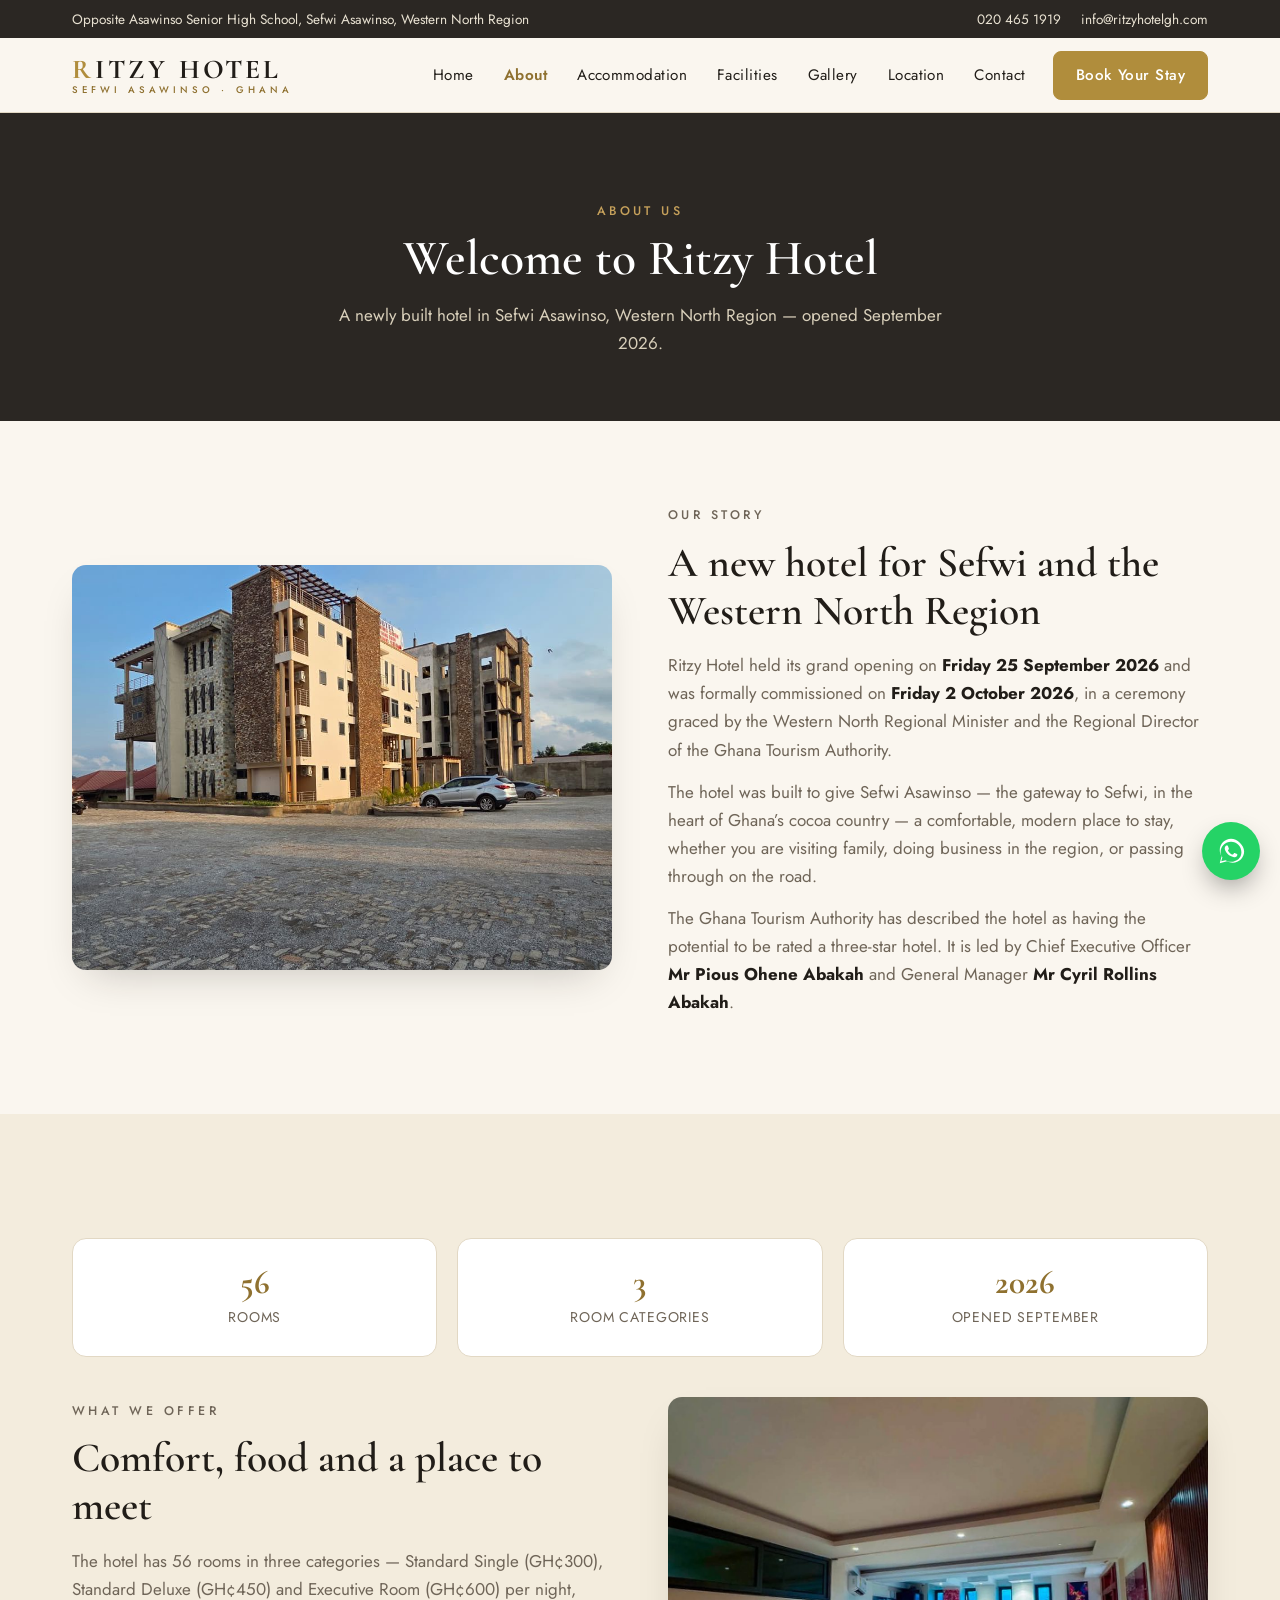
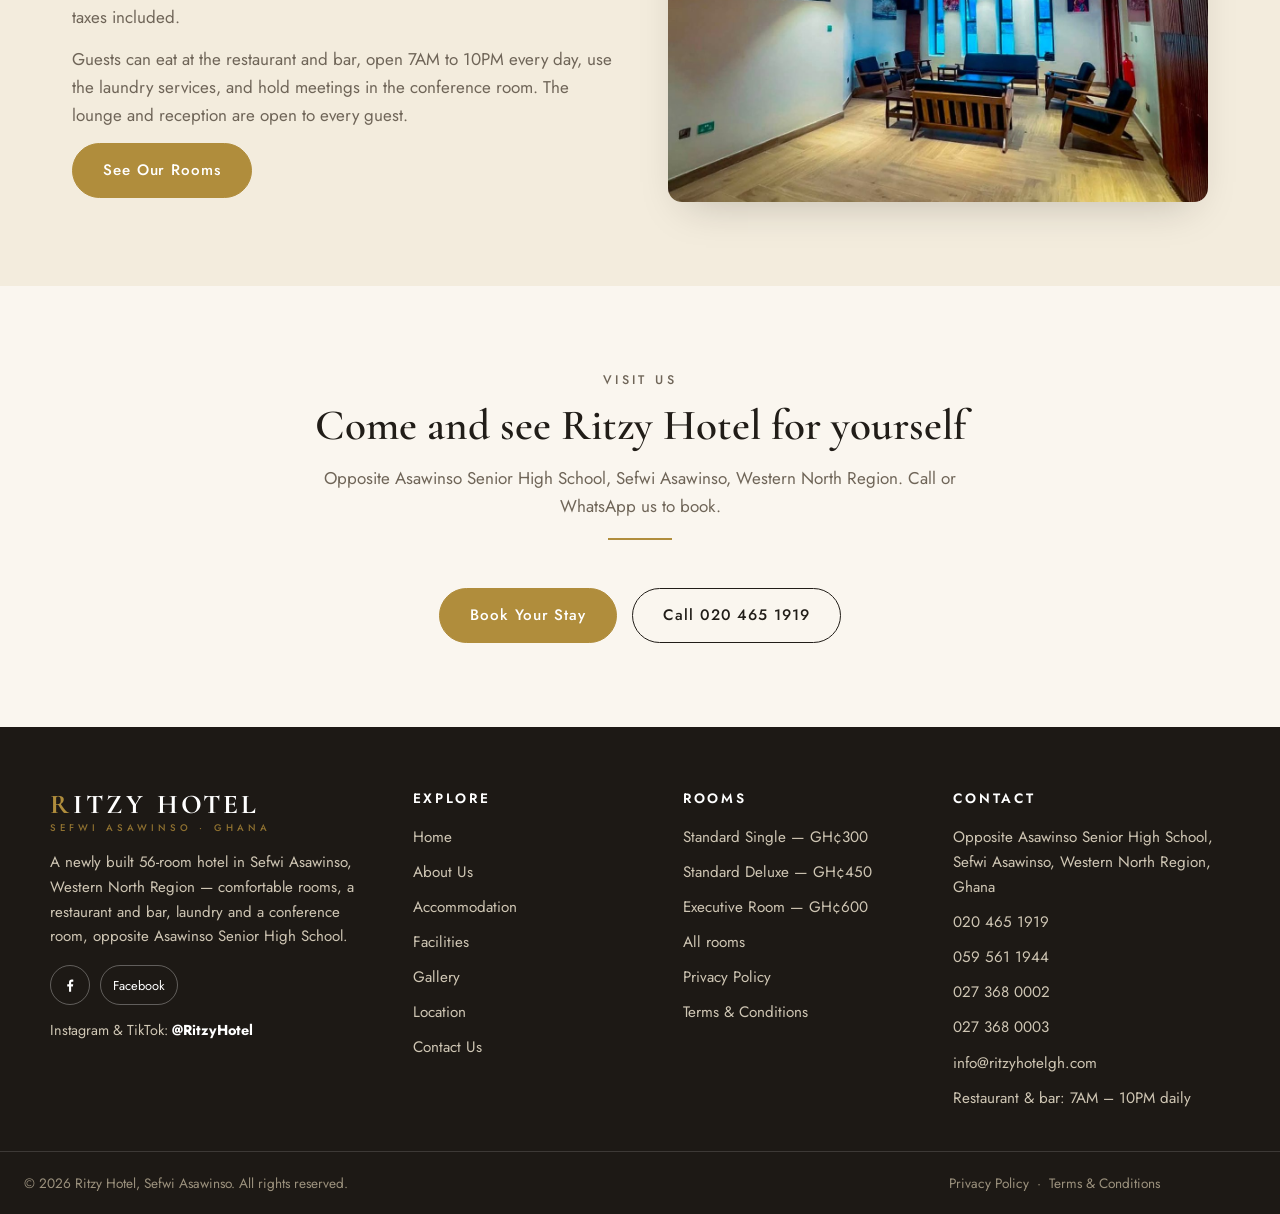
==== about.html @ 55c28909 "Add files via upload" ====
<!DOCTYPE html>
<html lang="en">
<head>
<meta charset="utf-8">
<meta name="viewport" content="width=device-width, initial-scale=1">
<title>About Ritzy Hotel — Sefwi Asawinso, Ghana</title>
<meta name="description" content="Ritzy Hotel opened in September 2026 in Sefwi Asawinso, Western North Region. 56 rooms, a restaurant and bar, laundry and a conference room, opposite Asawinso Senior High School.">
<link rel="canonical" href="https://www.ritzyhotelgh.com/about.html">
<meta property="og:type" content="website">
<meta property="og:title" content="About Ritzy Hotel — Sefwi Asawinso, Ghana">
<meta property="og:description" content="Ritzy Hotel opened in September 2026 in Sefwi Asawinso, Western North Region. 56 rooms, a restaurant and bar, laundry and a conference room, opposite Asawinso Senior High School.">
<meta property="og:url" content="https://www.ritzyhotelgh.com/about.html">
<meta property="og:image" content="https://www.ritzyhotelgh.com/assets/photos/exterior-twilight.jpg">
<meta property="og:site_name" content="Ritzy Hotel">
<meta name="theme-color" content="#2b2723">
<link rel="icon" type="image/svg+xml" href="assets/favicon.svg">
<link rel="preconnect" href="https://fonts.googleapis.com">
<link rel="preconnect" href="https://fonts.gstatic.com" crossorigin>
<link href="https://fonts.googleapis.com/css2?family=Cormorant+Garamond:ital,wght@0,500;0,600;0,700;1,500&family=Jost:wght@400;500;600&display=swap" rel="stylesheet">
<link rel="stylesheet" href="assets/css/style.css">
</head>
<body>
<div class="topbar"><div class="wrap">
      <span>Opposite Asawinso Senior High School, Sefwi Asawinso, Western North Region</span>
      <span class="tb-right"><span><a href="tel:0204651919">020 465 1919</a></span><span><a href="mailto:info@ritzyhotelgh.com">info@ritzyhotelgh.com</a></span></span>
    </div></div>
    <header class="site-header"><div class="wrap">
      <a class="wordmark" href="index.html"><span class="r-mark">R</span>ITZY <span style="letter-spacing:.1em">HOTEL</span><small>SEFWI ASAWINSO &middot; GHANA</small></a>
      <button class="nav-toggle" aria-label="Open menu" aria-expanded="false"><span></span><span></span><span></span></button>
      <nav class="main-nav" aria-label="Main navigation"><a href="index.html">Home</a><a href="about.html" class="active">About</a><a href="rooms.html">Accommodation</a><a href="facilities.html">Facilities</a><a href="gallery.html">Gallery</a><a href="location.html">Location</a><a href="contact.html">Contact</a><a class="btn" href="contact.html#book">Book Your Stay</a></nav>
    </div></header>
<main>
<section class="page-hero"><div class="wrap"><p class="eyebrow">About Us</p><h1>Welcome to Ritzy Hotel</h1><p>A newly built hotel in Sefwi Asawinso, Western North Region — opened September 2026.</p></div></section>
  <section class="section"><div class="wrap split">
    <div class="img-frame reveal"><img src="assets/photos/exterior-day.jpg" alt="Ritzy Hotel in the daytime, seen from the paved courtyard" loading="lazy"></div>
    <div class="reveal">
      <p class="eyebrow">Our Story</p>
      <h2>A new hotel for Sefwi and the Western North Region</h2>
      <p>Ritzy Hotel held its grand opening on <b>Friday 25 September 2026</b> and was formally commissioned on <b>Friday 2 October 2026</b>, in a ceremony graced by the Western North Regional Minister and the Regional Director of the Ghana Tourism Authority.</p>
      <p>The hotel was built to give Sefwi Asawinso — the gateway to Sefwi, in the heart of Ghana&rsquo;s cocoa country — a comfortable, modern place to stay, whether you are visiting family, doing business in the region, or passing through on the road.</p>
      <p>The Ghana Tourism Authority has described the hotel as having the potential to be rated a three-star hotel. It is led by Chief Executive Officer <b>Mr Pious Ohene Abakah</b> and General Manager <b>Mr Cyril Rollins Abakah</b>.</p>
    </div>
  </div></section>
  <section class="section alt"><div class="wrap">
    <div class="stat-row">
      <div class="stat reveal"><b>56</b><span>Rooms</span></div>
      <div class="stat reveal"><b>3</b><span>Room categories</span></div>
      <div class="stat reveal"><b>2026</b><span>Opened September</span></div>
    </div>
    <div class="split">
      <div class="reveal">
        <p class="eyebrow">What we offer</p>
        <h2>Comfort, food and a place to meet</h2>
        <p>The hotel has 56 rooms in three categories — Standard Single (GH&cent;300), Standard Deluxe (GH&cent;450) and Executive Room (GH&cent;600) per night, taxes included.</p>
        <p>Guests can eat at the restaurant and bar, open 7AM to 10PM every day, use the laundry services, and hold meetings in the conference room. The lounge and reception are open to every guest.</p>
        <a class="btn" href="rooms.html">See Our Rooms</a>
      </div>
      <div class="img-frame reveal"><img src="assets/photos/lobby-lounge-2.jpg" alt="Lounge area at Ritzy Hotel" loading="lazy"></div>
    </div>
  </div></section>
  <section class="section"><div class="wrap" style="text-align:center">
    <div class="sec-head reveal"><p class="eyebrow">Visit Us</p><h2>Come and see Ritzy Hotel for yourself</h2><p>Opposite Asawinso Senior High School, Sefwi Asawinso, Western North Region. Call or WhatsApp us to book.</p><div class="gold-rule"></div></div>
    <a class="btn" href="contact.html#book">Book Your Stay</a>
    &nbsp; <a class="btn ghost-dark" href="tel:0204651919">Call 020 465 1919</a>
  </div></section>
</main>
<footer class="site-footer"><div class="wrap foot-grid">
      <div>
        <a class="wordmark" href="index.html"><span class="r-mark">R</span>ITZY <span style="letter-spacing:.1em">HOTEL</span><small>SEFWI ASAWINSO &middot; GHANA</small></a>
        <p style="margin-top:16px">A newly built 56-room hotel in Sefwi Asawinso, Western North Region — comfortable rooms, a restaurant and bar, laundry and a conference room, opposite Asawinso Senior High School.</p>
        <div class="socials">
          <a href="https://web.facebook.com/p/RITZY-HOTEL-61594269758020/" target="_blank" rel="noopener" aria-label="Ritzy Hotel on Facebook"><svg viewBox="0 0 24 24" width="18" height="18" fill="currentColor"><path d="M13.5 21v-7h2.4l.4-3h-2.8V9.1c0-.9.3-1.5 1.6-1.5h1.3V4.9c-.3 0-1.1-.1-2.1-.1-2.1 0-3.6 1.3-3.6 3.7V11H8.3v3h2.4v7h2.8z"/></svg></a>
          <a href="https://web.facebook.com/p/RITZY-HOTEL-61594269758020/" target="_blank" rel="noopener" aria-label="Ritzy Hotel on Facebook (page)" style="font-family:var(--sans);font-size:.8rem;width:auto;padding:0 12px;border-radius:999px">Facebook</a>
        </div>
        <p style="margin-top:14px;font-size:.9rem">Instagram &amp; TikTok: <b style="color:#fff">@RitzyHotel</b></p>
      </div>
      <div>
        <h4>Explore</h4>
        <ul>
          <li><a href="index.html">Home</a></li>
          <li><a href="about.html">About Us</a></li>
          <li><a href="rooms.html">Accommodation</a></li>
          <li><a href="facilities.html">Facilities</a></li>
          <li><a href="gallery.html">Gallery</a></li>
          <li><a href="location.html">Location</a></li>
          <li><a href="contact.html">Contact Us</a></li>
        </ul>
      </div>
      <div>
        <h4>Rooms</h4>
        <ul>
          <li><a href="room-standard-single.html">Standard Single — GH&cent;300</a></li>
          <li><a href="room-standard-deluxe.html">Standard Deluxe — GH&cent;450</a></li>
          <li><a href="room-executive.html">Executive Room — GH&cent;600</a></li>
          <li><a href="rooms.html">All rooms</a></li>
          <li><a href="privacy.html">Privacy Policy</a></li>
          <li><a href="terms.html">Terms &amp; Conditions</a></li>
        </ul>
      </div>
      <div>
        <h4>Contact</h4>
        <ul>
          <li>Opposite Asawinso Senior High School, Sefwi Asawinso, Western North Region, Ghana</li>
          <li><a href="tel:0204651919">020 465 1919</a></li>
          <li><a href="tel:0595611944">059 561 1944</a></li>
          <li><a href="tel:0273680002">027 368 0002</a></li>
          <li><a href="tel:0273680003">027 368 0003</a></li>
          <li><a href="mailto:info@ritzyhotelgh.com">info@ritzyhotelgh.com</a></li>
          <li>Restaurant &amp; bar: 7AM – 10PM daily</li>
        </ul>
      </div>
    </div>
    <div class="foot-bottom"><div class="wrap">
      <span>&copy; <span id="year">2026</span> Ritzy Hotel, Sefwi Asawinso. All rights reserved.</span>
      <span><a href="privacy.html">Privacy Policy</a> &nbsp;&middot;&nbsp; <a href="terms.html">Terms &amp; Conditions</a></span>
    </div></div></footer>
    <a class="wa-float" href="#" data-wa aria-label="Chat with Ritzy Hotel on WhatsApp"><svg viewBox="0 0 32 32" fill="currentColor"><path d="M16 3C9.4 3 4 8.4 4 15c0 2.4.7 4.6 2 6.5L4 29l7.7-2c1.8 1 3.9 1.5 6 1.5h.3c6.6 0 12-5.4 12-12S22.6 3 16 3zm0 24.5c-1.9 0-3.8-.5-5.4-1.5l-.4-.2-4.6 1.2 1.2-4.4-.3-.4C5.4 20.7 4.9 19 4.9 17.3 4.9 11.2 9.9 6.2 16 6.2S27.1 11.2 27.1 17.3 22.1 27.5 16 27.5zm6.3-8.2c-.3-.2-2-1-2.3-1.1-.3-.1-.5-.2-.8.2-.2.3-.9 1.1-1.1 1.3-.2.2-.4.2-.7.1-.3-.2-1.4-.5-2.7-1.7-1-.9-1.7-2-1.9-2.3-.2-.3 0-.5.1-.7l.5-.6c.2-.2.2-.4.3-.6.1-.2 0-.4 0-.6-.1-.2-.8-1.8-1-2.5-.3-.6-.5-.6-.8-.6h-.6c-.2 0-.6.1-.9.4-.3.3-1.1 1.1-1.1 2.7s1.2 3.1 1.3 3.4c.2.2 2.3 3.6 5.7 5 3.4 1.4 3.4 1 4 .9.6-.1 2-0.8 2.2-1.6.3-.8.3-1.4.2-1.6-.1-.1-.3-.2-.7-.4z"/></svg></a>
    <script src="assets/js/site.js"></script>
    </body></html>
---- assets/css/style.css ----
/* ============ Ritzy Hotel — shared styles ============ */
:root{
  --ivory:#faf6ef; --ivory-2:#f3ecdd; --champagne:#e9dcc3;
  --ink:#211d18; --charcoal:#2b2723; --brown:#4a3a2c;
  --muted:#6f6558; --line:#e2d8c4;
  --gold:#b08d3c; --gold-soft:#c6a15b; --gold-dark:#8f7130;
  --green:#25d366;
  --serif:'Cormorant Garamond',Georgia,'Times New Roman',serif;
  --sans:'Jost','Segoe UI',system-ui,-apple-system,Arial,sans-serif;
  --shadow:0 18px 40px -18px rgba(33,29,24,.25);
  --radius:14px;
}
*{margin:0;padding:0;box-sizing:border-box}
html{scroll-behavior:smooth}
body{font-family:var(--sans);background:var(--ivory);color:var(--ink);line-height:1.65;font-size:17px;-webkit-font-smoothing:antialiased}
img{max-width:100%;display:block}
a{color:inherit;text-decoration:none}
ul{list-style:none}
h1,h2,h3,h4{font-family:var(--serif);font-weight:600;line-height:1.15;color:var(--ink)}
.wrap{max-width:1180px;margin:0 auto;padding:0 22px}
.eyebrow{font-size:.78rem;letter-spacing:.28em;text-transform:uppercase;color:var(--gold-dark);font-weight:500}
.section{padding:84px 0}
.section.alt{background:var(--ivory-2)}
.sec-head{max-width:680px;margin:0 auto 48px;text-align:center}
.sec-head h2{font-size:clamp(1.9rem,4vw,2.7rem);margin:10px 0 14px}
.sec-head p{color:var(--muted)}
.sec-head.left{margin-left:0;text-align:left}
.gold-rule{width:64px;height:2px;background:var(--gold);margin:18px auto 0}
.sec-head.left .gold-rule{margin-left:0}

/* buttons */
.btn{display:inline-block;background:var(--gold);color:#fff;padding:14px 30px;border-radius:999px;font-weight:500;letter-spacing:.06em;font-size:.95rem;border:1px solid var(--gold);cursor:pointer;transition:background .25s,transform .25s,box-shadow .25s;text-align:center}
.btn:hover{background:var(--gold-dark);border-color:var(--gold-dark);box-shadow:0 10px 24px -10px rgba(143,113,48,.6)}
.btn.dark{background:var(--charcoal);border-color:var(--charcoal)}
.btn.dark:hover{background:#000}
.btn.ghost{background:transparent;color:#fff;border-color:rgba(255,255,255,.75)}
.btn.ghost:hover{background:rgba(255,255,255,.14);border-color:#fff;box-shadow:none}
.btn.ghost-dark{background:transparent;color:var(--ink);border-color:var(--ink)}
.btn.ghost-dark:hover{background:var(--ink);color:#fff}
.btn.small{padding:10px 22px;font-size:.88rem}
.btn.block{width:100%}
.btn.whatsapp{background:#1faa53;border-color:#1faa53}
.btn.whatsapp:hover{background:#178a43;border-color:#178a53}

/* top bar */
.topbar{background:var(--charcoal);color:#e9e2d2;font-size:.85rem}
.topbar .wrap{display:flex;justify-content:space-between;align-items:center;gap:16px;padding-top:8px;padding-bottom:8px;flex-wrap:wrap}
.topbar a:hover{color:var(--gold-soft)}
.topbar .tb-right{display:flex;gap:20px;flex-wrap:wrap}
.topbar .tb-right span{white-space:nowrap}

/* header / nav */
.site-header{position:sticky;top:0;z-index:60;background:rgba(250,246,239,.96);backdrop-filter:blur(8px);border-bottom:1px solid var(--line)}
.site-header .wrap{display:flex;align-items:center;justify-content:space-between;gap:18px;height:74px}
.wordmark{font-family:var(--serif);font-size:1.7rem;letter-spacing:.14em;font-weight:700;color:var(--ink);line-height:1;white-space:nowrap}
.wordmark small{display:block;font-family:var(--sans);font-size:.6rem;letter-spacing:.42em;color:var(--gold-dark);font-weight:500;margin-top:3px}
.wordmark .r-mark{color:var(--gold)}
.main-nav{display:flex;gap:4px;align-items:center}
.main-nav a{padding:10px 13px;font-size:.95rem;letter-spacing:.03em;border-radius:8px}
.main-nav a:hover{color:var(--gold-dark);background:var(--ivory-2)}
.main-nav a.active{color:var(--gold-dark);font-weight:600}
.main-nav .btn{margin-left:10px;padding:11px 22px}
.nav-toggle{display:none;background:none;border:0;cursor:pointer;padding:10px}
.nav-toggle span{display:block;width:26px;height:2px;background:var(--ink);margin:6px 0;transition:.3s}
.nav-toggle.open span:nth-child(1){transform:translateY(8px) rotate(45deg)}
.nav-toggle.open span:nth-child(2){opacity:0}
.nav-toggle.open span:nth-child(3){transform:translateY(-8px) rotate(-45deg)}

/* hero */
.hero{position:relative;min-height:88vh;display:flex;align-items:flex-end;color:#fff;background:#1c1713}
.hero img.hero-bg{position:absolute;inset:0;width:100%;height:100%;object-fit:cover}
.hero::after{content:"";position:absolute;inset:0;background:linear-gradient(180deg,rgba(20,15,10,.42) 0%,rgba(20,15,10,.18) 45%,rgba(20,15,10,.72) 100%)}
.hero .wrap{position:relative;z-index:2;padding-top:120px;padding-bottom:56px;width:100%}
.hero h1{font-size:clamp(2.5rem,6vw,4.2rem);color:#fff;max-width:760px}
.hero h1 em{font-style:italic;color:var(--gold-soft)}
.hero .lede{font-size:1.15rem;color:rgba(255,255,255,.92);max-width:620px;margin:18px 0 28px}
.hero-ctas{display:flex;gap:14px;flex-wrap:wrap}
.hero-meta{margin-top:26px;font-size:.92rem;color:rgba(255,255,255,.85);letter-spacing:.04em}
.hero-meta b{color:#fff}

/* booking search */
.search-card{background:#fff;color:var(--ink);border-radius:var(--radius);box-shadow:var(--shadow);padding:22px;margin-top:38px}
.search-card h3{font-size:1.25rem;margin-bottom:4px}
.search-card p{font-size:.9rem;color:var(--muted);margin-bottom:16px}
.search-grid{display:grid;grid-template-columns:repeat(5,1fr);gap:12px;align-items:end}
.field label{display:block;font-size:.78rem;letter-spacing:.12em;text-transform:uppercase;color:var(--muted);margin-bottom:6px;font-weight:500}
.field input,.field select,.field textarea{width:100%;padding:12px 13px;border:1px solid #d8cdb6;border-radius:9px;font:inherit;font-size:.98rem;background:#fff;color:var(--ink)}
.field input:focus,.field select:focus,.field textarea:focus{outline:2px solid var(--gold-soft);border-color:var(--gold)}
.field .hint{font-size:.8rem;color:var(--muted);margin-top:5px;text-transform:none;letter-spacing:0}

/* split / intro */
.split{display:grid;grid-template-columns:1fr 1fr;gap:56px;align-items:center}
.split .img-frame{border-radius:var(--radius);overflow:hidden;box-shadow:var(--shadow)}
.split .img-frame img{width:100%;height:100%;object-fit:cover;aspect-ratio:4/3}
.split h2{font-size:clamp(1.9rem,3.6vw,2.6rem);margin:10px 0 16px}
.split p{color:var(--muted);margin-bottom:14px}
.split p b{color:var(--ink)}
.check-list{margin:18px 0 24px;display:grid;gap:10px}
.check-list li{padding-left:30px;position:relative}
.check-list li::before{content:"✓";position:absolute;left:0;top:0;color:var(--gold-dark);font-weight:700}

/* room cards */
.rooms-grid{display:grid;grid-template-columns:repeat(3,1fr);gap:28px}
.room-card{background:#fff;border:1px solid var(--line);border-radius:var(--radius);overflow:hidden;display:flex;flex-direction:column;transition:transform .3s,box-shadow .3s}
.room-card:hover{transform:translateY(-5px);box-shadow:var(--shadow)}
.room-card .img-wrap{overflow:hidden;aspect-ratio:4/3}
.room-card img{width:100%;height:100%;object-fit:cover;transition:transform .5s}
.room-card:hover img{transform:scale(1.05)}
.room-card .card-body{padding:26px;display:flex;flex-direction:column;flex:1}
.room-card h3{font-size:1.5rem}
.room-card .price{color:var(--gold-dark);font-family:var(--serif);font-size:1.25rem;margin:8px 0 4px}
.room-card .price small{font-family:var(--sans);font-size:.8rem;color:var(--muted)}
.room-card p.desc{color:var(--muted);font-size:.96rem;margin-bottom:14px}
.room-card .feats{font-size:.9rem;color:var(--brown);margin-bottom:20px;display:flex;flex-wrap:wrap;gap:6px}
.room-card .feats span{background:var(--ivory-2);border:1px solid var(--line);border-radius:999px;padding:4px 11px}
.room-card .card-actions{margin-top:auto;display:flex;gap:10px;flex-wrap:wrap}
.note{font-size:.88rem;color:var(--muted);text-align:center;margin-top:26px}

/* facilities */
.fac-grid{display:grid;grid-template-columns:repeat(3,1fr);gap:24px}
.fac-card{background:#fff;border:1px solid var(--line);border-radius:var(--radius);padding:30px 26px;text-align:center}
.fac-card .icon{width:58px;height:58px;margin:0 auto 16px;border-radius:50%;background:var(--ivory-2);border:1px solid var(--line);display:grid;place-items:center;color:var(--gold-dark)}
.fac-card .icon svg{width:27px;height:27px}
.fac-card h3{font-size:1.35rem;margin-bottom:8px}
.fac-card p{color:var(--muted);font-size:.95rem}
.fac-card .hours{margin-top:10px;font-size:.88rem;color:var(--gold-dark);font-weight:500;letter-spacing:.05em}

/* menu (typographic, no photos) */
.menu-board{background:var(--charcoal);color:#f2ecdf;border-radius:var(--radius);padding:52px 48px}
.menu-board h3{color:#fff;font-size:1.9rem;text-align:center}
.menu-board .menu-sub{text-align:center;color:#cfc4ab;font-size:.95rem;margin:8px 0 36px}
.menu-cols{display:grid;grid-template-columns:1fr 1fr;gap:12px 56px}
.menu-cat{border-bottom:1px solid rgba(255,255,255,.16);padding:14px 0}
.menu-cat h4{color:var(--gold-soft);font-size:1.2rem;letter-spacing:.06em;text-transform:uppercase;margin-bottom:6px}
.menu-cat p{color:#e6ddc9;font-size:.95rem}
.menu-note{text-align:center;margin-top:30px;color:#cfc4ab;font-size:.9rem}

/* illustrative (generated) images — always captioned as such */
.illus-figure{margin:0 0 28px;border-radius:var(--radius);overflow:hidden;box-shadow:var(--shadow);background:#fff}
.illus-figure img{width:100%;aspect-ratio:16/9;object-fit:cover}
.illus-figure figcaption{background:var(--charcoal);color:#e9e2d2;font-size:.88rem;padding:13px 18px;text-align:center;letter-spacing:.02em}
.illus-figure figcaption b{color:var(--gold-soft)}
.food-row{display:grid;grid-template-columns:1fr 1fr;gap:20px;margin-top:38px}
.food-row figure{margin:0;border-radius:12px;overflow:hidden}
.food-row img{width:100%;aspect-ratio:4/3;object-fit:cover}
.food-row figcaption{color:#cfc4ab;font-size:.88rem;padding:12px 4px 0;text-align:center}
.food-row figcaption b{color:var(--gold-soft)}

/* gallery */
.filters{display:flex;gap:10px;justify-content:center;flex-wrap:wrap;margin-bottom:34px}
.filter-btn{padding:10px 20px;border-radius:999px;border:1px solid var(--gold);background:transparent;color:var(--gold-dark);cursor:pointer;font:inherit;font-size:.92rem}
.filter-btn.active,.filter-btn:hover{background:var(--gold);color:#fff}
.masonry{columns:3;column-gap:20px}
.masonry figure{margin:0 0 20px;break-inside:avoid;border-radius:12px;overflow:hidden;cursor:pointer;position:relative}
.masonry img{width:100%;transition:transform .4s}
.masonry figure:hover img{transform:scale(1.04)}
.masonry figcaption{position:absolute;left:0;right:0;bottom:0;padding:34px 16px 12px;background:linear-gradient(180deg,transparent,rgba(0,0,0,.72));color:#fff;font-size:.88rem;letter-spacing:.04em}
.lightbox{position:fixed;inset:0;background:rgba(15,12,9,.94);z-index:100;display:none;align-items:center;justify-content:center;flex-direction:column;padding:20px}
.lightbox.open{display:flex}
.lightbox img{max-width:min(1000px,94vw);max-height:80vh;object-fit:contain;border-radius:8px}
.lightbox .lb-cap{color:#fff;margin-top:14px;font-size:.95rem;letter-spacing:.04em}
.lightbox .lb-close,.lightbox .lb-prev,.lightbox .lb-next{position:absolute;background:rgba(255,255,255,.12);color:#fff;border:1px solid rgba(255,255,255,.35);border-radius:50%;width:46px;height:46px;font-size:1.3rem;cursor:pointer;display:grid;place-items:center}
.lightbox .lb-close{top:18px;right:18px}
.lightbox .lb-prev{left:14px;top:50%;transform:translateY(-50%)}
.lightbox .lb-next{right:14px;top:50%;transform:translateY(-50%)}

/* why choose */
.why-grid{display:grid;grid-template-columns:repeat(3,1fr);gap:24px}
.why-card{display:flex;gap:18px}
.why-card .num{font-family:var(--serif);font-size:2rem;color:var(--gold);line-height:1;min-width:44px}
.why-card h3{font-size:1.25rem;margin-bottom:6px}
.why-card p{color:var(--muted);font-size:.95rem}

/* reviews */
.reviews{text-align:center}
.stars{color:var(--gold);font-size:1.6rem;letter-spacing:.18em}
.reviews .big{font-family:var(--serif);font-size:3.2rem;line-height:1;margin:14px 0 4px}
.reviews p{color:var(--muted);max-width:560px;margin:0 auto 26px}

/* location */
.map-frame{border-radius:var(--radius);overflow:hidden;box-shadow:var(--shadow);border:1px solid var(--line)}
.map-frame iframe{width:100%;height:420px;border:0;display:block}
.loc-grid{display:grid;grid-template-columns:1.15fr .85fr;gap:44px;align-items:start;margin-top:40px}
.loc-card{background:#fff;border:1px solid var(--line);border-radius:var(--radius);padding:30px}
.loc-card h3{font-size:1.4rem;margin-bottom:14px}
.loc-card dl{display:grid;gap:12px;font-size:.98rem}
.loc-card dt{font-size:.75rem;letter-spacing:.16em;text-transform:uppercase;color:var(--gold-dark);font-weight:600}
.loc-card dd{color:var(--ink)}
.loc-card dd a{color:var(--gold-dark);text-decoration:underline}

/* CTA banner */
.cta-banner{background:var(--charcoal);color:#fff;text-align:center;padding:88px 22px;position:relative;overflow:hidden}
.cta-banner h2{color:#fff;font-size:clamp(2rem,4.4vw,3rem);margin-bottom:14px}
.cta-banner p{color:#d8cfba;max-width:560px;margin:0 auto 30px}

/* booking form */
.booking{background:var(--ivory-2)}
.booking .form-card{background:#fff;border:1px solid var(--line);border-radius:var(--radius);padding:40px;max-width:860px;margin:0 auto;box-shadow:var(--shadow)}
.form-grid{display:grid;grid-template-columns:1fr 1fr;gap:16px}
.form-grid .full{grid-column:1/-1}
.form-error{display:none;background:#fbe9e7;border:1px solid #e5a49e;color:#7a2b24;border-radius:9px;padding:12px 16px;margin-bottom:18px;font-size:.94rem}
.form-error.show{display:block}
.form-ok{display:none;text-align:center;padding:20px 0}
.form-ok.show{display:block}
.form-ok .tick{font-size:2.6rem;color:var(--gold-dark)}
.form-ok h3{font-size:1.6rem;margin:10px 0}
.form-ok p{color:var(--muted);max-width:520px;margin:0 auto 22px}

/* room detail */
.room-detail{display:grid;grid-template-columns:1.1fr .9fr;gap:52px;align-items:start}
.room-detail .img-frame{border-radius:var(--radius);overflow:hidden;box-shadow:var(--shadow)}
.room-detail .img-frame img{width:100%;aspect-ratio:4/3;object-fit:cover}
.room-detail .thumb-row{display:grid;grid-template-columns:repeat(3,1fr);gap:12px;margin-top:12px}
.room-detail .thumb-row img{border-radius:10px;aspect-ratio:4/3;object-fit:cover;cursor:pointer;border:2px solid transparent}
.room-detail .thumb-row img.active{border-color:var(--gold)}
.room-detail h1{font-size:clamp(2rem,4vw,2.8rem);margin:8px 0 6px}
.room-detail .price{font-family:var(--serif);font-size:1.6rem;color:var(--gold-dark);margin-bottom:16px}
.room-detail .price small{font-family:var(--sans);font-size:.85rem;color:var(--muted)}
.room-detail p{color:var(--muted);margin-bottom:16px}
.feat-list{display:grid;grid-template-columns:1fr 1fr;gap:10px;margin:18px 0 26px}
.feat-list li{padding-left:28px;position:relative;font-size:.97rem}
.feat-list li::before{content:"✓";position:absolute;left:0;color:var(--gold-dark);font-weight:700}

/* page hero (inner pages) */
.page-hero{background:var(--charcoal);color:#fff;padding:74px 0 64px;text-align:center}
.page-hero h1{color:#fff;font-size:clamp(2.1rem,4.6vw,3.1rem);margin-top:8px}
.page-hero p{color:#d8cfba;max-width:640px;margin:14px auto 0}
.page-hero .eyebrow{color:var(--gold-soft)}

/* generic content */
.prose{max-width:760px;margin:0 auto}
.prose h2{font-size:1.7rem;margin:34px 0 12px}
.prose h3{font-size:1.3rem;margin:26px 0 8px}
.prose p,.prose li{color:var(--muted);margin-bottom:12px}
.prose ul{list-style:disc;padding-left:22px;margin-bottom:14px}
.prose a{color:var(--gold-dark);text-decoration:underline}
.stat-row{display:grid;grid-template-columns:repeat(3,1fr);gap:20px;text-align:center;margin:40px 0}
.stat-row .stat{background:#fff;border:1px solid var(--line);border-radius:var(--radius);padding:26px 12px}
.stat-row .stat b{font-family:var(--serif);font-size:2.1rem;color:var(--gold-dark);display:block;line-height:1.1}
.stat-row .stat span{font-size:.88rem;color:var(--muted);letter-spacing:.06em;text-transform:uppercase}

/* footer */
.site-footer{background:#1d1915;color:#cfc6b4}
.site-footer .foot-grid{display:grid;grid-template-columns:1.4fr 1fr 1fr 1.2fr;gap:40px;padding:64px 0 40px}
.site-footer h4{color:#fff;font-family:var(--sans);font-size:.85rem;letter-spacing:.2em;text-transform:uppercase;margin-bottom:18px}
.site-footer .wordmark{color:#fff}
.site-footer p{font-size:.94rem;margin-bottom:14px}
.site-footer ul{display:grid;gap:10px;font-size:.95rem}
.site-footer a:hover{color:var(--gold-soft)}
.site-footer .socials{display:flex;gap:10px;margin-top:16px}
.site-footer .socials a{border:1px solid rgba(255,255,255,.3);border-radius:50%;width:40px;height:40px;display:grid;place-items:center;color:#fff}
.site-footer .socials a:hover{border-color:var(--gold-soft);color:var(--gold-soft)}
.foot-bottom{border-top:1px solid rgba(255,255,255,.14);padding:20px 96px 20px 0;font-size:.85rem;color:#9b917d} /* right padding keeps the links clear of the floating WhatsApp button */
.foot-bottom .wrap{display:flex;justify-content:space-between;gap:14px;flex-wrap:wrap}

/* floating whatsapp */
.wa-float{position:fixed;right:20px;bottom:20px;z-index:70;width:58px;height:58px;border-radius:50%;background:#25d366;color:#fff;display:grid;place-items:center;box-shadow:0 12px 28px -8px rgba(0,0,0,.45);transition:transform .25s}
.wa-float:hover{transform:scale(1.08)}
.wa-float svg{width:30px;height:30px}

/* reveal animation */
.reveal{opacity:0;transform:translateY(22px);transition:opacity .7s ease,transform .7s ease}
.reveal.in{opacity:1;transform:none}
@media (prefers-reduced-motion:reduce){
  .reveal{opacity:1;transform:none;transition:none}
  html{scroll-behavior:auto}
}

/* responsive */
@media (max-width:1020px){
  .search-grid{grid-template-columns:repeat(2,1fr)}
  .search-grid .btn{grid-column:1/-1}
  .rooms-grid,.fac-grid,.why-grid{grid-template-columns:repeat(2,1fr)}
  .masonry{columns:2}
  .site-footer .foot-grid{grid-template-columns:1fr 1fr}
  .split,.loc-grid,.room-detail{grid-template-columns:1fr;gap:36px}
}
@media (max-width:860px){
  .main-nav{position:fixed;top:74px;right:0;left:0;background:var(--ivory);flex-direction:column;align-items:stretch;padding:12px 22px 22px;border-bottom:1px solid var(--line);box-shadow:0 24px 30px -18px rgba(0,0,0,.3);display:none}
  .main-nav.open{display:flex}
  .main-nav a{padding:13px 6px;border-bottom:1px solid var(--ivory-2)}
  .main-nav .btn{margin:12px 0 0;text-align:center}
  .nav-toggle{display:block}
  .topbar .tb-right{display:none}
}
@media (max-width:640px){
  body{font-size:16px}
  .section{padding:60px 0}
  .rooms-grid,.fac-grid,.why-grid,.menu-cols,.form-grid,.stat-row,.food-row{grid-template-columns:1fr}
  .masonry{columns:1}
  .menu-board{padding:36px 22px}
  .booking .form-card{padding:26px 20px}
  .hero{min-height:0}
  .hero .wrap{padding-top:84px}
  .search-grid{grid-template-columns:1fr}
  .site-footer .foot-grid{grid-template-columns:1fr}
  .map-frame iframe{height:320px}
  .feat-list{grid-template-columns:1fr}
}
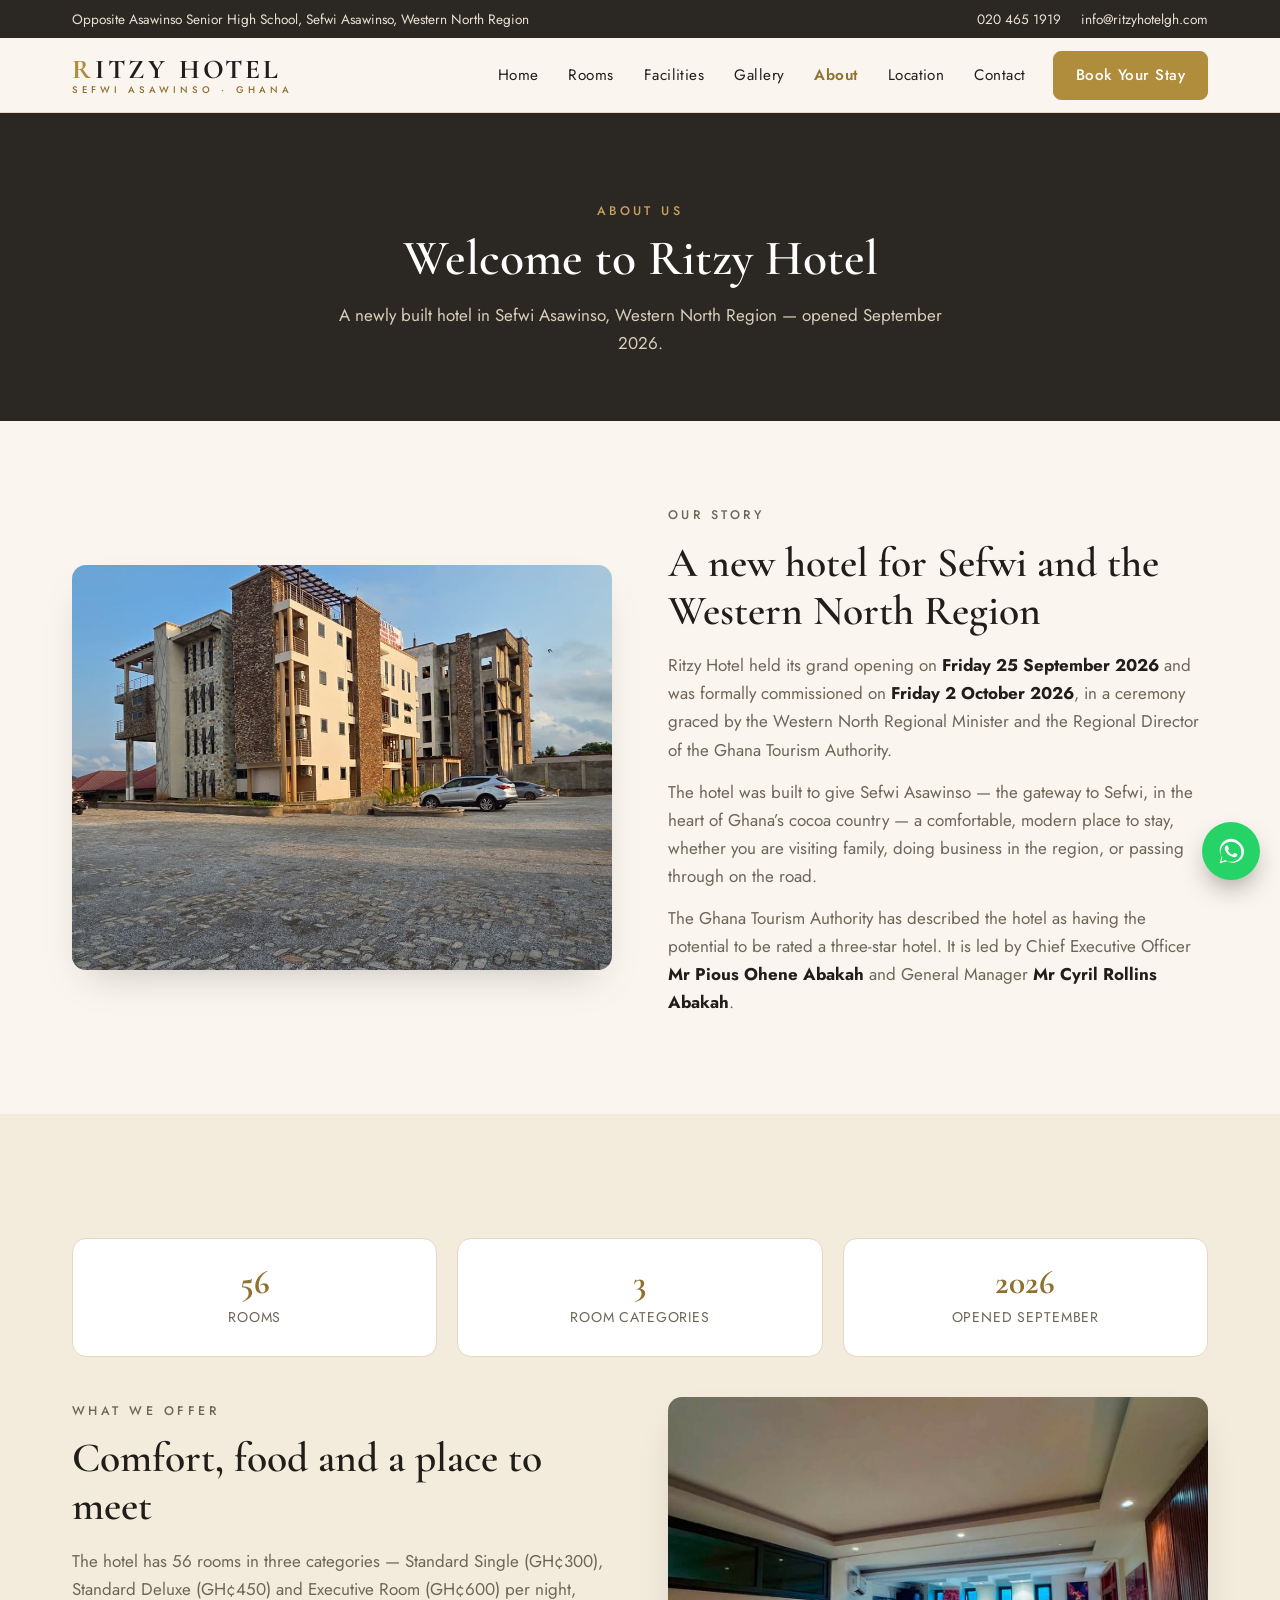
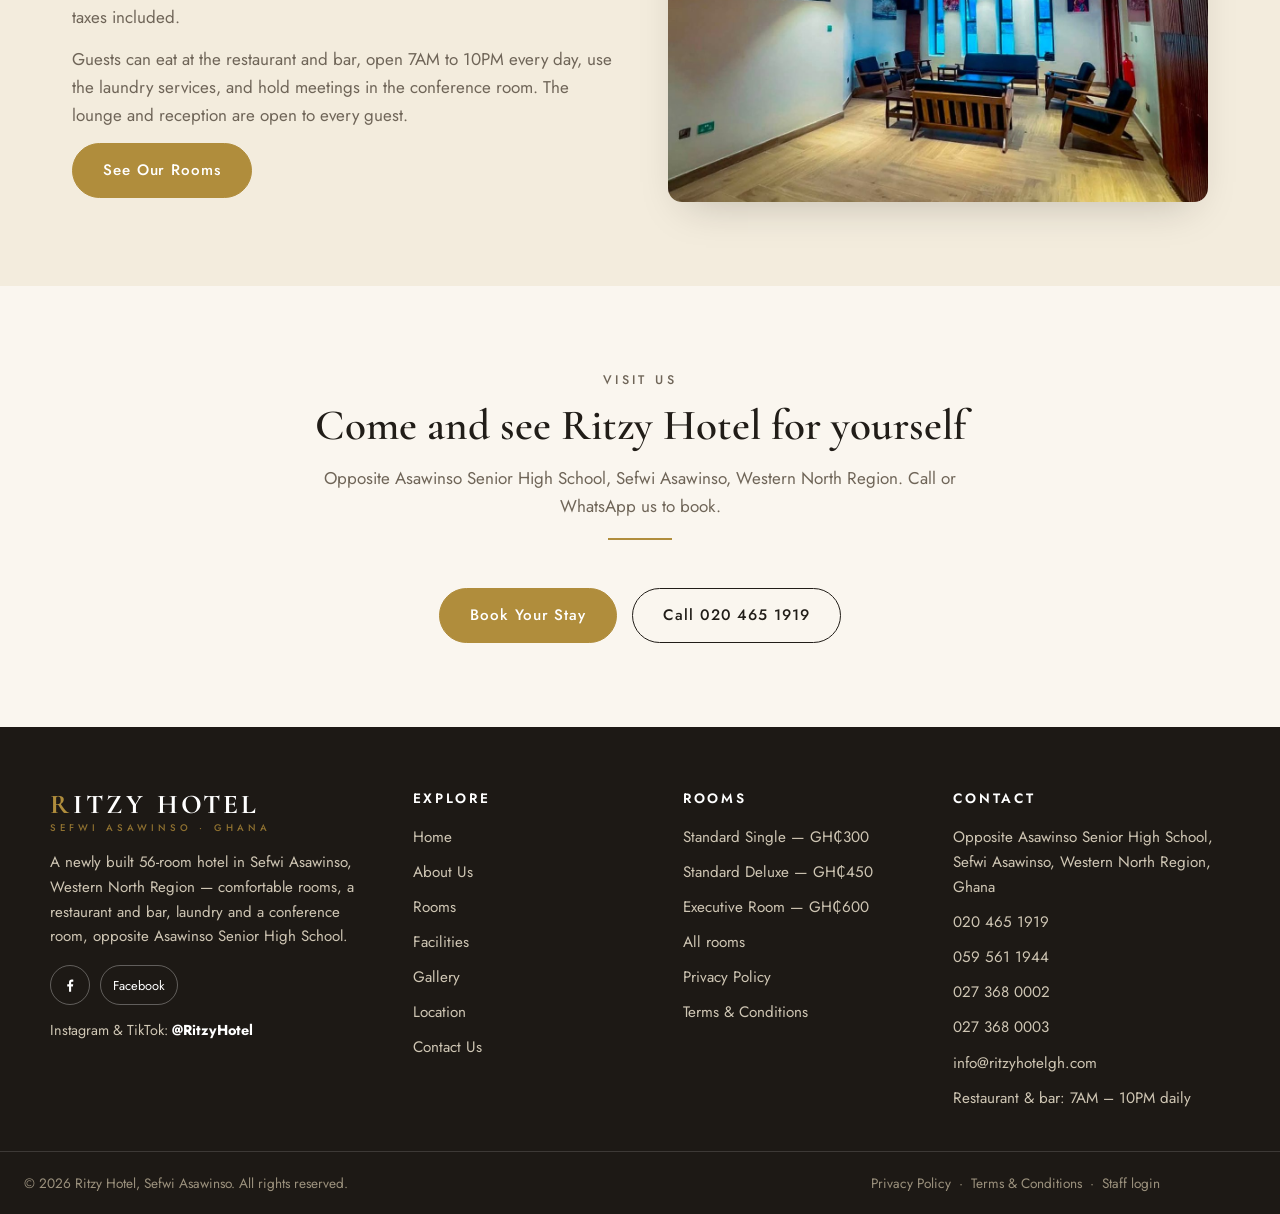
==== commit 7622c5fc: "Add files via upload" ====
--- a/about.html
+++ b/about.html
@@ -27,7 +27,7 @@
     <header class="site-header"><div class="wrap">
       <a class="wordmark" href="index.html"><span class="r-mark">R</span>ITZY <span style="letter-spacing:.1em">HOTEL</span><small>SEFWI ASAWINSO &middot; GHANA</small></a>
       <button class="nav-toggle" aria-label="Open menu" aria-expanded="false"><span></span><span></span><span></span></button>
-      <nav class="main-nav" aria-label="Main navigation"><a href="index.html">Home</a><a href="about.html" class="active">About</a><a href="rooms.html">Accommodation</a><a href="facilities.html">Facilities</a><a href="gallery.html">Gallery</a><a href="location.html">Location</a><a href="contact.html">Contact</a><a class="btn" href="contact.html#book">Book Your Stay</a></nav>
+      <nav class="main-nav" aria-label="Main navigation"><a href="index.html">Home</a><a href="rooms.html">Rooms</a><a href="facilities.html">Facilities</a><a href="gallery.html">Gallery</a><a href="about.html" class="active">About</a><a href="location.html">Location</a><a href="contact.html">Contact</a><a class="btn" href="contact.html#book">Book Your Stay</a></nav>
     </div></header>
 <main>
 <section class="page-hero"><div class="wrap"><p class="eyebrow">About Us</p><h1>Welcome to Ritzy Hotel</h1><p>A newly built hotel in Sefwi Asawinso, Western North Region — opened September 2026.</p></div></section>
@@ -79,7 +79,7 @@
         <ul>
           <li><a href="index.html">Home</a></li>
           <li><a href="about.html">About Us</a></li>
-          <li><a href="rooms.html">Accommodation</a></li>
+          <li><a href="rooms.html">Rooms</a></li>
           <li><a href="facilities.html">Facilities</a></li>
           <li><a href="gallery.html">Gallery</a></li>
           <li><a href="location.html">Location</a></li>
@@ -89,9 +89,9 @@
       <div>
         <h4>Rooms</h4>
         <ul>
-          <li><a href="room-standard-single.html">Standard Single — GH&cent;300</a></li>
-          <li><a href="room-standard-deluxe.html">Standard Deluxe — GH&cent;450</a></li>
-          <li><a href="room-executive.html">Executive Room — GH&cent;600</a></li>
+          <li><a href="room-standard-single.html">Standard Single — <span data-price-for="standard-single">GH&cent;300</span></a></li>
+          <li><a href="room-standard-deluxe.html">Standard Deluxe — <span data-price-for="standard-deluxe">GH&cent;450</span></a></li>
+          <li><a href="room-executive.html">Executive Room — <span data-price-for="executive">GH&cent;600</span></a></li>
           <li><a href="rooms.html">All rooms</a></li>
           <li><a href="privacy.html">Privacy Policy</a></li>
           <li><a href="terms.html">Terms &amp; Conditions</a></li>
@@ -112,8 +112,9 @@
     </div>
     <div class="foot-bottom"><div class="wrap">
       <span>&copy; <span id="year">2026</span> Ritzy Hotel, Sefwi Asawinso. All rights reserved.</span>
-      <span><a href="privacy.html">Privacy Policy</a> &nbsp;&middot;&nbsp; <a href="terms.html">Terms &amp; Conditions</a></span>
+      <span><a href="privacy.html">Privacy Policy</a> &nbsp;&middot;&nbsp; <a href="terms.html">Terms &amp; Conditions</a> &nbsp;&middot;&nbsp; <a href="admin.html">Staff login</a></span>
     </div></div></footer>
     <a class="wa-float" href="#" data-wa aria-label="Chat with Ritzy Hotel on WhatsApp"><svg viewBox="0 0 32 32" fill="currentColor"><path d="M16 3C9.4 3 4 8.4 4 15c0 2.4.7 4.6 2 6.5L4 29l7.7-2c1.8 1 3.9 1.5 6 1.5h.3c6.6 0 12-5.4 12-12S22.6 3 16 3zm0 24.5c-1.9 0-3.8-.5-5.4-1.5l-.4-.2-4.6 1.2 1.2-4.4-.3-.4C5.4 20.7 4.9 19 4.9 17.3 4.9 11.2 9.9 6.2 16 6.2S27.1 11.2 27.1 17.3 22.1 27.5 16 27.5zm6.3-8.2c-.3-.2-2-1-2.3-1.1-.3-.1-.5-.2-.8.2-.2.3-.9 1.1-1.1 1.3-.2.2-.4.2-.7.1-.3-.2-1.4-.5-2.7-1.7-1-.9-1.7-2-1.9-2.3-.2-.3 0-.5.1-.7l.5-.6c.2-.2.2-.4.3-.6.1-.2 0-.4 0-.6-.1-.2-.8-1.8-1-2.5-.3-.6-.5-.6-.8-.6h-.6c-.2 0-.6.1-.9.4-.3.3-1.1 1.1-1.1 2.7s1.2 3.1 1.3 3.4c.2.2 2.3 3.6 5.7 5 3.4 1.4 3.4 1 4 .9.6-.1 2-0.8 2.2-1.6.3-.8.3-1.4.2-1.6-.1-.1-.3-.2-.7-.4z"/></svg></a>
+    <script src="assets/js/ritzy-store.js"></script>
     <script src="assets/js/site.js"></script>
-    </body></html>+</body></html>
--- a/assets/css/style.css
+++ b/assets/css/style.css
@@ -81,8 +81,22 @@
 
 /* booking search */
 .search-card{background:#fff;color:var(--ink);border-radius:var(--radius);box-shadow:var(--shadow);padding:22px;margin-top:38px}
+.hero-search{background:rgba(255,255,255,.55);backdrop-filter:blur(14px);-webkit-backdrop-filter:blur(14px);border:1px solid rgba(255,255,255,.55)}
 .search-card h3{font-size:1.25rem;margin-bottom:4px}
 .search-card p{font-size:.9rem;color:var(--muted);margin-bottom:16px}
+.hero-search .hero-result{display:none;margin-top:16px;background:rgba(255,255,255,.94);border-radius:9px;padding:14px 16px;font-size:.96rem;line-height:1.55;text-align:left}
+.hero-search .hero-result.show{display:block}
+.hero-search .hero-result.ok{color:#2e6b4f}
+.hero-search .hero-result.no{color:#8a3b2e}
+.hero-search .hero-result p{color:inherit;margin:0 0 6px}
+.hero-search .hero-result p:last-child{margin-bottom:0}
+.hero-search .hero-result .hero-alt{display:block;width:100%;text-align:left;background:none;border:0;padding:6px 0;cursor:pointer;font:inherit;font-size:.96rem;color:var(--gold-dark);text-decoration:underline}
+.hero-search .hero-result .hero-alt:hover{color:var(--gold)}
+.avail-badge{display:block;font-family:var(--sans);font-size:.74rem;font-weight:600;letter-spacing:.08em;text-transform:uppercase;margin:0 0 10px}
+.avail-badge:empty{display:none}
+.avail-badge.avail-ok{color:#2e6b4f}
+.avail-badge.avail-no{color:#8a3b2e}
+.room-card .avail-badge{margin-bottom:12px}
 .search-grid{display:grid;grid-template-columns:repeat(5,1fr);gap:12px;align-items:end}
 .field label{display:block;font-size:.78rem;letter-spacing:.12em;text-transform:uppercase;color:var(--muted);margin-bottom:6px;font-weight:500}
 .field input,.field select,.field textarea{width:100%;padding:12px 13px;border:1px solid #d8cdb6;border-radius:9px;font:inherit;font-size:.98rem;background:#fff;color:var(--ink)}
@@ -265,13 +279,15 @@
 @media (prefers-reduced-motion:reduce){
   .reveal{opacity:1;transform:none;transition:none}
   html{scroll-behavior:auto}
+  .to-top{transition:none}
 }
 
 /* responsive */
 @media (max-width:1020px){
   .search-grid{grid-template-columns:repeat(2,1fr)}
   .search-grid .btn{grid-column:1/-1}
-  .rooms-grid,.fac-grid,.why-grid{grid-template-columns:repeat(2,1fr)}
+  .fac-grid,.why-grid{grid-template-columns:repeat(2,1fr)}
+  .rooms-grid{grid-template-columns:1fr}
   .masonry{columns:2}
   .site-footer .foot-grid{grid-template-columns:1fr 1fr}
   .split,.loc-grid,.room-detail{grid-template-columns:1fr;gap:36px}
@@ -298,3 +314,100 @@
   .map-frame iframe{height:320px}
   .feat-list{grid-template-columns:1fr}
 }
+
+/* ---- Back to top (small, above the WhatsApp button) ---- */
+.to-top{position:fixed;right:29px;bottom:90px;z-index:70;width:40px;height:40px;border-radius:50%;background:var(--gold);color:#fff;border:1px solid var(--gold-dark);display:grid;place-items:center;cursor:pointer;box-shadow:0 8px 24px rgba(0,0,0,.28);opacity:0;visibility:hidden;transform:translateY(6px);transition:opacity 160ms ease-out,transform 160ms ease-out,visibility 160ms}
+.to-top.show{opacity:1;visibility:visible;transform:translateY(0)}
+.to-top:hover{background:var(--gold-dark)}
+.to-top svg{width:18px;height:18px}
+
+/* ---- Staff dashboard (admin) ---- */
+.demo-badge{display:inline-block;background:var(--gold);color:#fff;font-family:var(--sans);font-size:.72rem;font-weight:600;letter-spacing:.12em;text-transform:uppercase;border-radius:999px;padding:4px 12px;vertical-align:middle}
+.admin-login{max-width:480px;margin:0 auto}
+.admin-login .field{margin-bottom:14px}
+.admin-bar{display:flex;justify-content:space-between;align-items:center;gap:14px;flex-wrap:wrap;background:#fff;border:1px solid var(--line);border-radius:var(--radius);padding:14px 18px;margin-bottom:22px}
+.admin-tabs{display:flex;gap:8px;flex-wrap:wrap;margin-bottom:22px}
+.admin-tab{padding:11px 20px;border-radius:999px;border:1px solid var(--charcoal);background:transparent;color:var(--charcoal);cursor:pointer;font:inherit;font-size:.95rem}
+.admin-tab.active{background:var(--charcoal);color:#fff}
+.admin-panel h2{margin-bottom:8px}
+.admin-note{color:var(--muted);font-size:.95rem;margin-bottom:18px}
+.admin-stats{display:flex;gap:12px;flex-wrap:wrap;margin-bottom:18px}
+.admin-stat{background:#fff;border:1px solid var(--line);border-radius:var(--radius);padding:14px 18px;min-width:120px}
+.admin-stat b{font-family:var(--serif);font-size:1.6rem;color:var(--gold-dark);display:block;line-height:1.1}
+.admin-stat span{font-size:.8rem;color:var(--muted);letter-spacing:.06em;text-transform:uppercase}
+.admin-filters{display:grid;grid-template-columns:1fr 1fr;gap:16px;max-width:560px;margin-bottom:18px}
+.admin-table{width:100%;border-collapse:separate;border-spacing:0;background:#fff;border:1px solid var(--line);border-radius:var(--radius);overflow:hidden;font-size:.95rem}
+.admin-table th,.admin-table td{padding:12px 14px;text-align:left;border-bottom:1px solid var(--line);vertical-align:top}
+.admin-table th{font-size:.75rem;letter-spacing:.12em;text-transform:uppercase;color:var(--muted);background:var(--ivory-2)}
+.admin-table tr:last-child td{border-bottom:0}
+.admin-table select{padding:7px 9px;border:1px solid #d8cdb6;border-radius:8px;font:inherit;font-size:.9rem;background:#fff}
+.sample-pill{display:inline-block;font-size:.7rem;font-weight:600;letter-spacing:.08em;text-transform:uppercase;color:var(--gold-dark);background:var(--champagne);border:1px dashed var(--gold);border-radius:999px;padding:2px 8px;margin-left:6px;vertical-align:middle}
+.admin-rooms{display:grid;grid-template-columns:repeat(2,1fr);gap:20px}
+.admin-room{background:#fff;border:1px solid var(--line);border-radius:var(--radius);padding:22px}
+.admin-room h3{margin-bottom:4px}
+.admin-room .meta{color:var(--muted);font-size:.9rem;margin-bottom:14px}
+.admin-room .row{display:grid;grid-template-columns:1fr 1fr;gap:12px}
+.admin-room .field{margin-bottom:0}
+.admin-room .btn{margin-top:14px}
+.admin-saved{color:var(--gold-dark);font-weight:600;margin-left:12px}
+.crm-subtabs{display:flex;gap:8px;flex-wrap:wrap;margin-bottom:18px}
+.crm-subtab{padding:8px 16px;border-radius:999px;border:1px solid var(--charcoal);background:transparent;color:var(--charcoal);cursor:pointer;font:inherit;font-size:.9rem}
+.crm-subtab.active{background:var(--charcoal);color:#fff}
+.crm-pills{display:flex;gap:8px;flex-wrap:wrap}
+#crm-guests .admin-filters{grid-template-columns:280px 1fr;max-width:760px}
+.crm-pill{padding:8px 14px;border-radius:999px;border:1px solid #d8cdb6;background:#fff;color:var(--ink);cursor:pointer;font:inherit;font-size:.9rem}
+.crm-pill.active{background:var(--charcoal);border-color:var(--charcoal);color:#fff}
+.guest-tags{display:flex;gap:6px;flex-wrap:wrap}
+.guest-tag{font-size:.72rem;font-weight:600;letter-spacing:.06em;text-transform:uppercase;padding:3px 9px;border-radius:999px;background:var(--ivory-2);color:var(--charcoal);white-space:nowrap}
+.guest-tag.vip{background:#f3e2a8;color:#6b5312}
+.guest-detail{background:#fff;border:1px solid var(--line);border-radius:var(--radius);padding:22px;margin-top:20px}
+.guest-detail h3{margin-bottom:4px}
+.guest-detail .meta{color:var(--muted);font-size:.92rem;margin-bottom:14px}
+.guest-detail textarea{width:100%;min-height:74px;padding:10px 12px;border:1px solid #d8cdb6;border-radius:8px;font:inherit;font-size:.95rem}
+.guest-detail .field{margin-bottom:14px}
+.crm-followups{display:grid;grid-template-columns:repeat(2,1fr);gap:16px}
+.followup-card{background:#fff;border:1px solid var(--line);border-radius:var(--radius);padding:18px 20px}
+.followup-card h3{margin-bottom:4px;font-size:1.05rem}
+.followup-card p{color:var(--muted);font-size:.92rem;margin-bottom:12px}
+.followup-msg{background:var(--ivory-2);border-radius:8px;padding:12px 14px;font-size:.95rem;margin:12px 0;white-space:pre-wrap}
+.followup-card.sent{opacity:.7}
+.crm-bars{display:grid;gap:22px;max-width:640px}
+.crm-bar-row .bar-label{display:flex;justify-content:space-between;gap:12px;font-size:.92rem;margin-bottom:6px}
+.crm-bar{height:12px;background:var(--ivory-2);border-radius:999px;overflow:hidden}
+.crm-bar i{display:block;height:100%;background:var(--charcoal);border-radius:999px}
+.crm-bar.gold i{background:var(--gold)}
+.crm-bars h3{margin-bottom:2px}
+.admin-form{max-width:560px}
+.admin-form .field{margin-bottom:14px}
+.av-cal{display:grid;grid-template-columns:repeat(7,1fr);gap:6px;max-width:640px}
+.av-cal>div{padding:4px 0}
+.av-day{aspect-ratio:1;min-width:0;overflow:hidden;border:1px solid var(--line);border-radius:10px;background:#fff;cursor:pointer;font:inherit;font-size:.9rem;padding:4px;display:flex;flex-direction:column;align-items:center;justify-content:center;gap:2px}
+.av-day:hover{border-color:var(--gold)}
+.av-day.past{opacity:.4;cursor:default}
+.av-day.blocked{background:#fbe9e7;border-color:#e5a49e;color:#7a2b24}
+.av-day.has-bookings{background:#e8f1f4}
+.av-day .n{font-weight:600}
+.av-day .b{font-size:.68rem;color:var(--muted)}
+.av-day.blocked .b{color:#7a2b24}
+.av-day.today{outline:2px solid var(--gold);outline-offset:-2px}
+.av-nav{display:flex;align-items:center;gap:14px;margin-bottom:14px}
+.av-nav h3{margin:0;flex:1;min-width:0;text-align:center}
+.admin-legend{font-size:.88rem;color:var(--muted);margin-top:14px}
+.lg{display:inline-block;width:12px;height:12px;border-radius:3px;vertical-align:-1px;margin-right:4px}
+.lg.blocked{background:#e5a49e}
+.lg.booked{background:#9cc3d1}
+.lg.free{background:#fff;border:1px solid var(--line)}
+@media (max-width:640px){
+  .admin-rooms{grid-template-columns:1fr}
+  .admin-filters{grid-template-columns:1fr}
+  #crm-guests .admin-filters{grid-template-columns:1fr}
+  .admin-table thead{display:none}
+  .admin-table,.admin-table tbody,.admin-table tr,.admin-table td{display:block;width:100%}
+  .admin-table tr{border-bottom:1px solid var(--line);padding:8px 0}
+  .admin-table td{border-bottom:0;padding:8px 14px;text-align:right}
+  .admin-table td::before{content:attr(data-label);float:left;font-weight:600;color:var(--muted);font-size:.78rem;letter-spacing:.08em;text-transform:uppercase}
+  .admin-bar{flex-direction:column;align-items:flex-start}
+  .av-day{font-size:.8rem}
+  .av-day .b{font-size:.55rem;line-height:1.25;text-align:center}
+  .crm-followups{grid-template-columns:1fr}
+}
